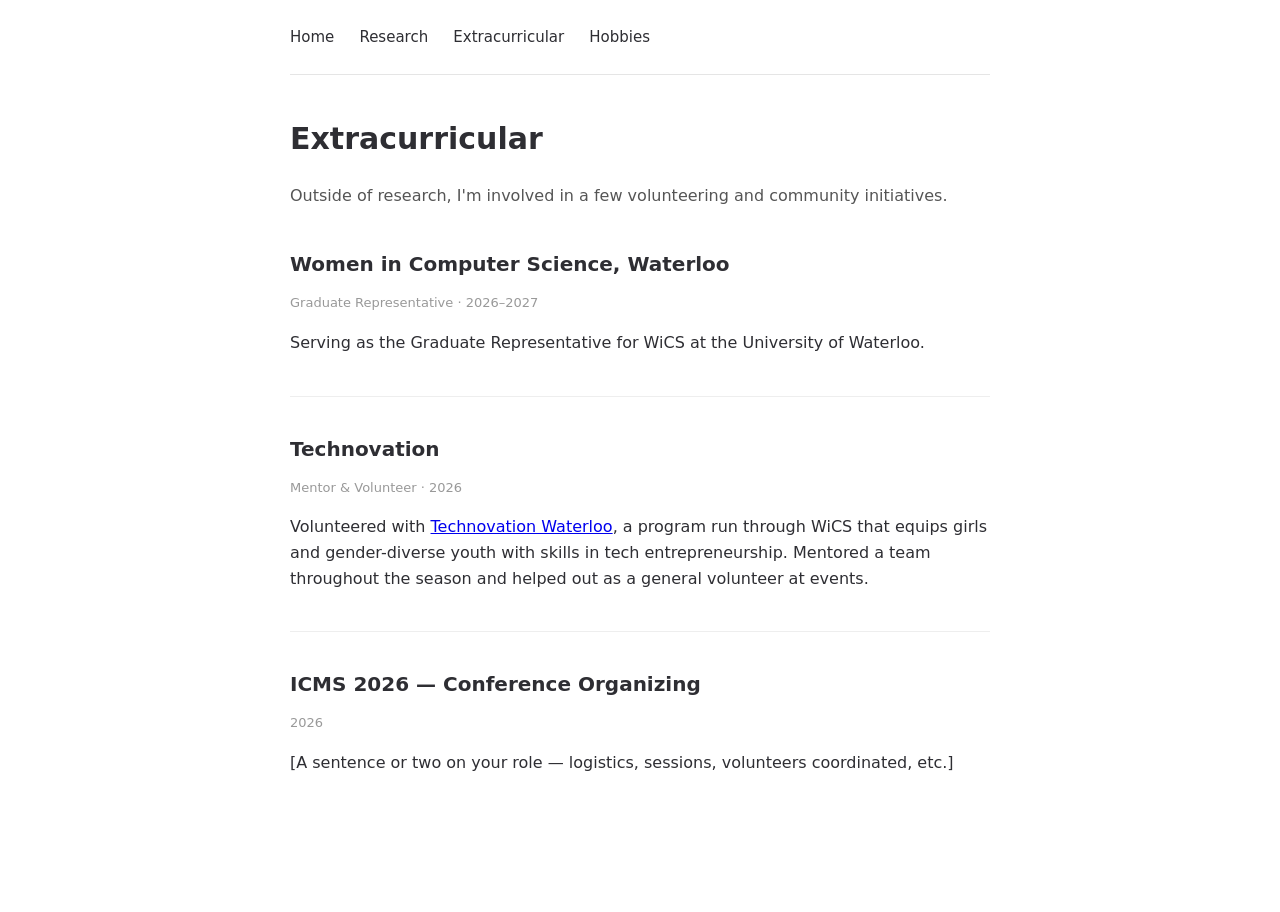
==== extracurricular.html @ ff2ae53a "Revise WiCS Graduate Representative description Updated the description for the Graduate Representat" ====
<!DOCTYPE html>
<html lang="en">
<head>
  <meta charset="UTF-8">
  <meta name="viewport" content="width=device-width, initial-scale=1.0">
  <title>Extracurricular — Dafna Matsegora</title>
  <link rel="stylesheet" href="style.css">
</head>
<body>

  <header>
    <nav>
      <a href="index.html">Home</a>
      <a href="research.html">Research</a>
      <a href="extracurricular.html">Extracurricular</a>
      <a href="hobbies.html">Hobbies</a>
    </nav>
  </header>

  <main>
    <h1>Extracurricular</h1>
    <p class="intro">
      Outside of research, I'm involved in a few volunteering and community initiatives.
    </p>

    <section class="entry">
      <h2>Women in Computer Science, Waterloo</h2>
      <p class="meta">Graduate Representative · 2026–2027</p>
      <p>Serving as the Graduate Representative for WiCS at the University of Waterloo.</p>
    </section>

    <section class="entry">
      <h2>Technovation</h2>
      <p class="meta">Mentor & Volunteer · 2026</p>
      <p>
        Volunteered with <a href="https://uwaterloo.ca/women-in-computer-science/youth-programs/technovation">Technovation Waterloo</a>,
        a program run through WiCS that equips girls and gender-diverse youth with skills in tech entrepreneurship. Mentored a team throughout
        the season and helped out as a general volunteer at events.
      </p>
    </section>

    <section class="entry">
      <h2>ICMS 2026 — Conference Organizing</h2>
      <p class="meta">2026</p>
      <p>[A sentence or two on your role — logistics, sessions, volunteers coordinated, etc.]</p>
    </section>
  </main>

</body>
</html>
---- style.css ----
body {
  font-family: system-ui, sans-serif;
  max-width: 700px;
  margin: 0 auto;
  padding: 0 20px 60px;
  color: #2e2e33;
  line-height: 1.6;
}

header {
  padding: 24px 0;
  margin-bottom: 40px;
  border-bottom: 1px solid #e5e5e5;
}

nav a {
  margin-right: 20px;
  color: #2e2e33;
  text-decoration: none;
  font-size: 15px;
}

nav a:hover {
  border-bottom: 1px solid #2e2e33;
}

.profile {
  display: flex;
  align-items: center;
  gap: 30px;
  margin-top: 20px;
  text-align: left;
}

.profile-photo {
  width: 100px;
  height: 100px;
  border-radius: 50%;
  object-fit: cover;
  flex-shrink: 0;
}

.profile-text h1 {
  font-size: 32px;
  margin-bottom: 10px;
}

.bio {
  font-size: 14px;
  color: #666;
  max-width: 480px;
  margin: 0;
}

.bio a {
  color: #2e2e33;
  text-decoration: underline;
}

.bio a:hover {
  color: #888;
}

main h1 {
  font-size: 30px;
  margin-bottom: 20px;
}

.intro {
  color: #555;
  margin-bottom: 40px;
}

.entry {
  margin-bottom: 36px;
  padding-bottom: 24px;
  border-bottom: 1px solid #eee;
}

.entry:last-child {
  border-bottom: none;
}

.entry h2 {
  font-size: 20px;
  margin-bottom: 4px;
}

.meta {
  font-size: 13px;
  color: #999;
  margin-bottom: 8px;
}

.links {
  font-size: 14px;
  margin-top: 8px;
}

.links a {
  color: #2e2e33;
  text-decoration: underline;
}

.links a:hover {
  color: #888;
}
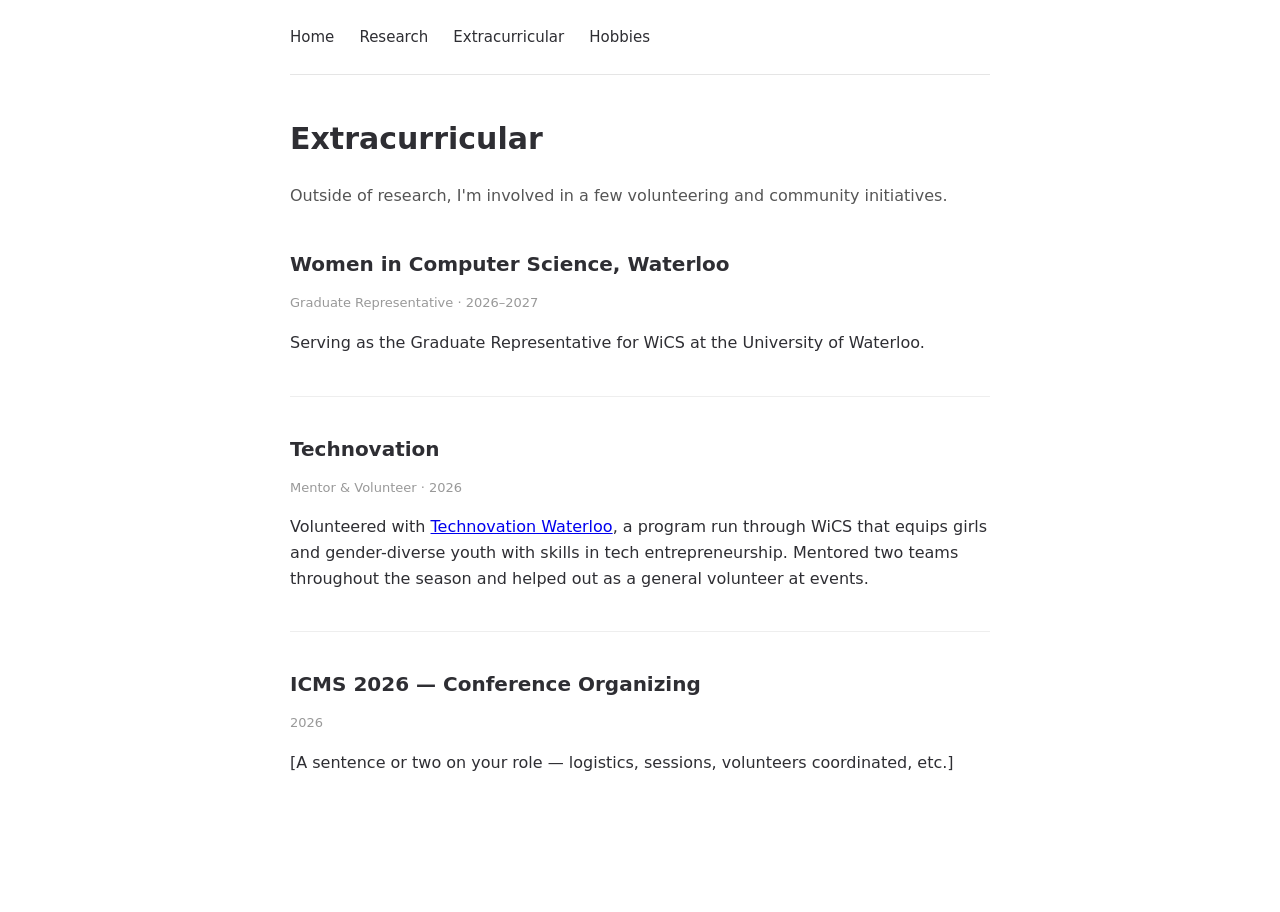
==== commit e48e49c2: "Update mentoring details in extracurricular.html" ====
--- a/extracurricular.html
+++ b/extracurricular.html
@@ -34,7 +34,7 @@
       <p class="meta">Mentor & Volunteer · 2026</p>
       <p>
         Volunteered with <a href="https://uwaterloo.ca/women-in-computer-science/youth-programs/technovation">Technovation Waterloo</a>,
-        a program run through WiCS that equips girls and gender-diverse youth with skills in tech entrepreneurship. Mentored a team throughout
+        a program run through WiCS that equips girls and gender-diverse youth with skills in tech entrepreneurship. Mentored two teams throughout
         the season and helped out as a general volunteer at events.
       </p>
     </section>
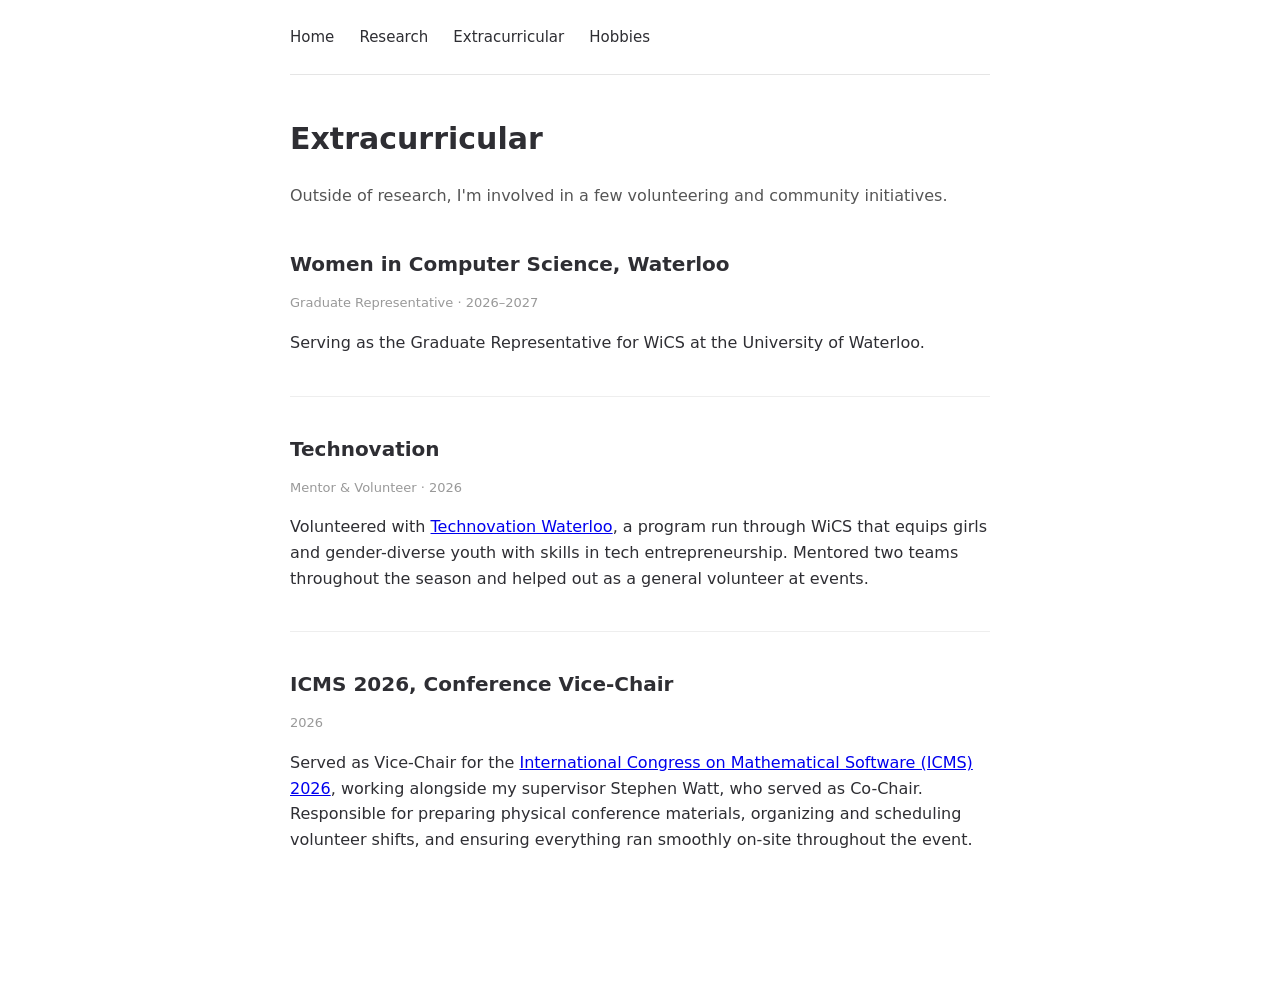
==== commit 7f6a836b: "Revise ICMS 2026 entry with updated details Updated role title and description for ICMS 2026." ====
--- a/extracurricular.html
+++ b/extracurricular.html
@@ -40,9 +40,14 @@
     </section>
 
     <section class="entry">
-      <h2>ICMS 2026 — Conference Organizing</h2>
+      <h2>ICMS 2026, Conference Vice-Chair</h2>
       <p class="meta">2026</p>
-      <p>[A sentence or two on your role — logistics, sessions, volunteers coordinated, etc.]</p>
+      <p>
+        Served as Vice-Chair for the <a href="https://icms-conference.org/2026/index.html">International Congress on Mathematical Software (ICMS) 2026</a>,
+        working alongside my supervisor Stephen Watt, who served as Co-Chair. Responsible for
+        preparing physical conference materials, organizing and scheduling volunteer shifts, and
+        ensuring everything ran smoothly on-site throughout the event.
+      </p>
     </section>
   </main>
 
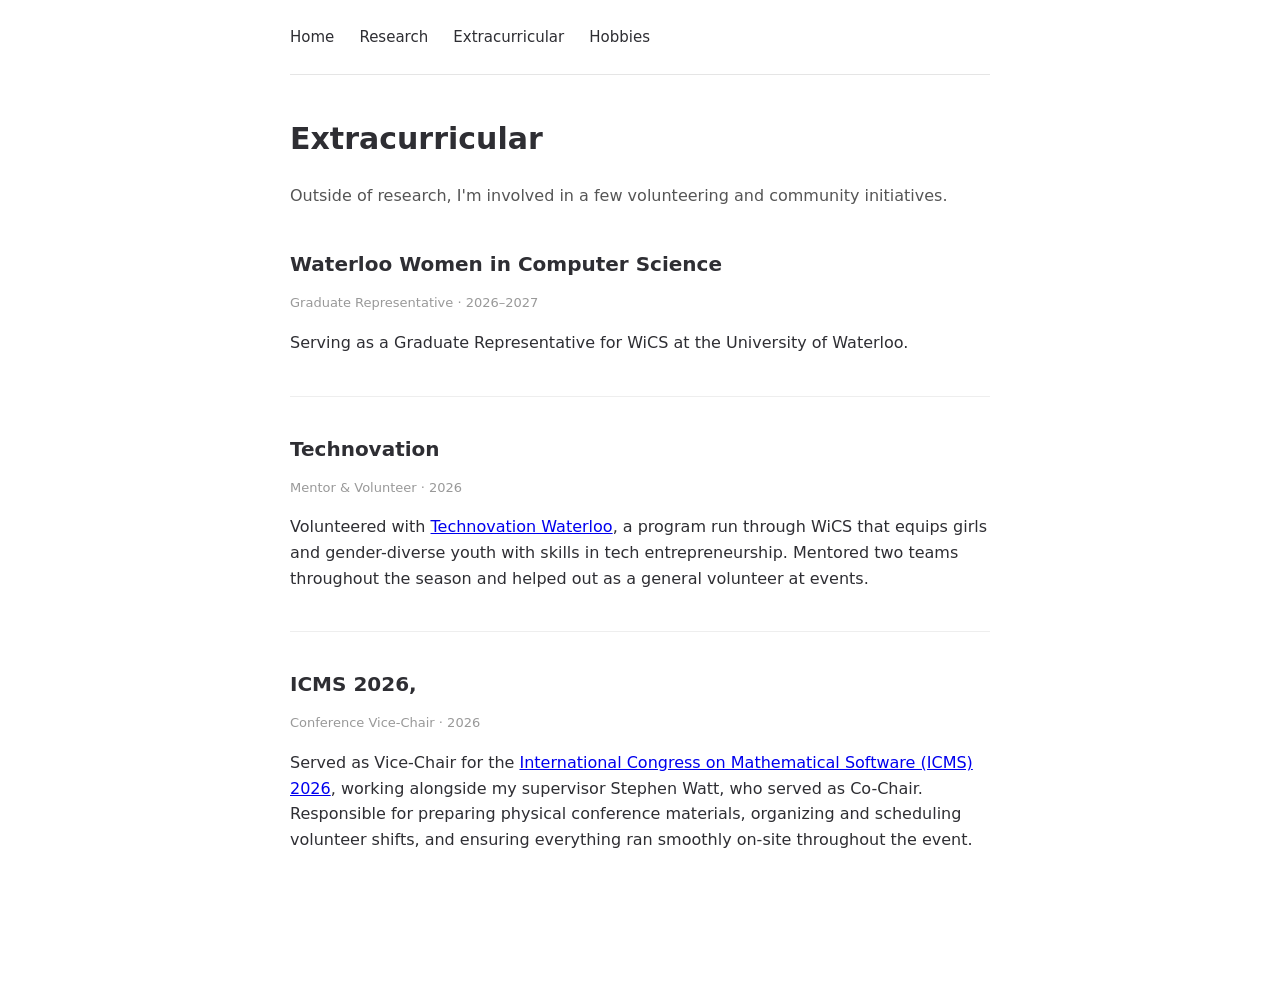
==== commit 31fdd88e: "Update titles and roles in extracurricular section" ====
--- a/extracurricular.html
+++ b/extracurricular.html
@@ -24,9 +24,9 @@
     </p>
 
     <section class="entry">
-      <h2>Women in Computer Science, Waterloo</h2>
+      <h2>Waterloo Women in Computer Science</h2>
       <p class="meta">Graduate Representative · 2026–2027</p>
-      <p>Serving as the Graduate Representative for WiCS at the University of Waterloo.</p>
+      <p>Serving as a Graduate Representative for WiCS at the University of Waterloo.</p>
     </section>
 
     <section class="entry">
@@ -40,8 +40,8 @@
     </section>
 
     <section class="entry">
-      <h2>ICMS 2026, Conference Vice-Chair</h2>
-      <p class="meta">2026</p>
+      <h2>ICMS 2026,</h2>
+      <p class="meta">Conference Vice-Chair · 2026</p>
       <p>
         Served as Vice-Chair for the <a href="https://icms-conference.org/2026/index.html">International Congress on Mathematical Software (ICMS) 2026</a>,
         working alongside my supervisor Stephen Watt, who served as Co-Chair. Responsible for
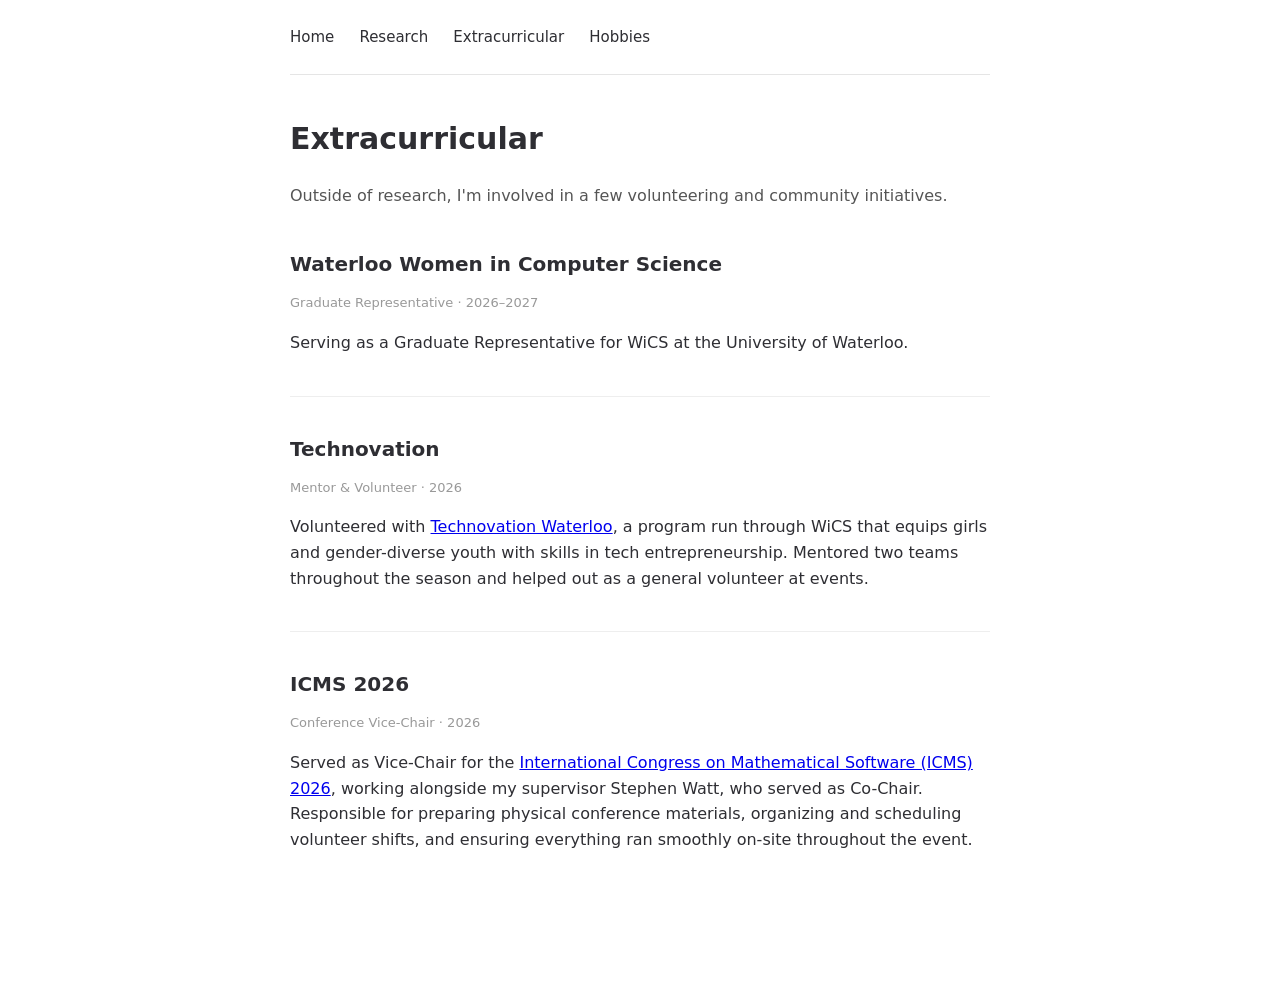
==== commit 507f077a: "Fix heading tag for ICMS 2026 section" ====
--- a/extracurricular.html
+++ b/extracurricular.html
@@ -40,7 +40,7 @@
     </section>
 
     <section class="entry">
-      <h2>ICMS 2026,</h2>
+      <h2>ICMS 2026</h2>
       <p class="meta">Conference Vice-Chair · 2026</p>
       <p>
         Served as Vice-Chair for the <a href="https://icms-conference.org/2026/index.html">International Congress on Mathematical Software (ICMS) 2026</a>,
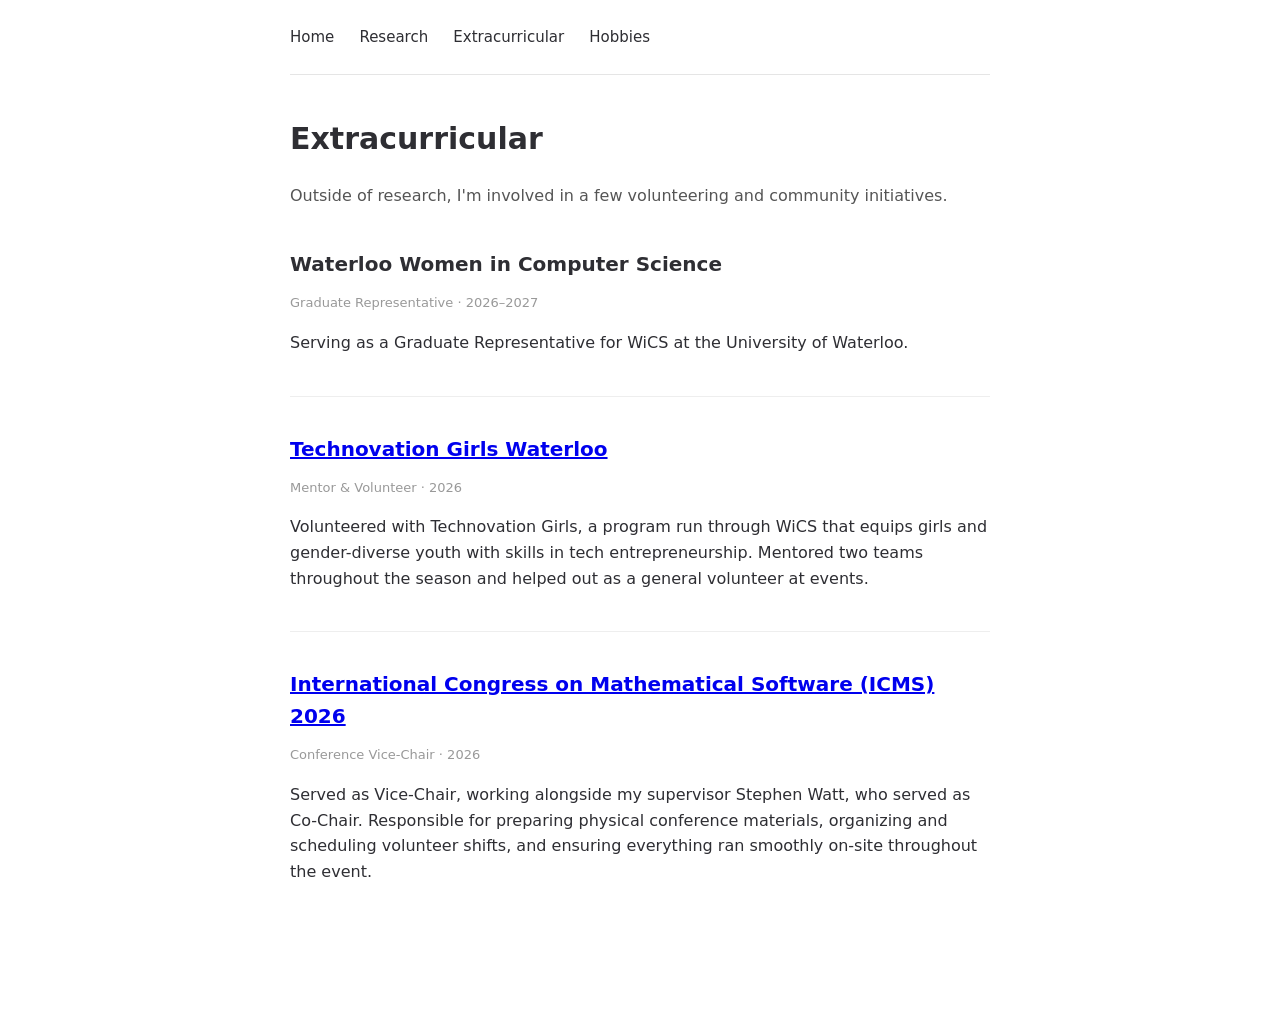
==== commit a609da9c: "Update extracurricular.html" ====
--- a/extracurricular.html
+++ b/extracurricular.html
@@ -30,21 +30,19 @@
     </section>
 
     <section class="entry">
-      <h2>Technovation</h2>
+      <h2><a href="https://uwaterloo.ca/women-in-computer-science/youth-programs/technovation">Technovation Girls Waterloo</a></h2>
       <p class="meta">Mentor & Volunteer · 2026</p>
       <p>
-        Volunteered with <a href="https://uwaterloo.ca/women-in-computer-science/youth-programs/technovation">Technovation Waterloo</a>,
-        a program run through WiCS that equips girls and gender-diverse youth with skills in tech entrepreneurship. Mentored two teams throughout
-        the season and helped out as a general volunteer at events.
+        Volunteered with Technovation Girls, a program run through WiCS that equips girls and gender-diverse youth with skills in tech entrepreneurship. 
+        Mentored two teams throughout the season and helped out as a general volunteer at events.
       </p>
     </section>
 
     <section class="entry">
-      <h2>ICMS 2026</h2>
+      <h2><a href="https://icms-conference.org/2026/index.html">International Congress on Mathematical Software (ICMS) 2026</a></h2>
       <p class="meta">Conference Vice-Chair · 2026</p>
       <p>
-        Served as Vice-Chair for the <a href="https://icms-conference.org/2026/index.html">International Congress on Mathematical Software (ICMS) 2026</a>,
-        working alongside my supervisor Stephen Watt, who served as Co-Chair. Responsible for
+        Served as Vice-Chair, working alongside my supervisor Stephen Watt, who served as Co-Chair. Responsible for
         preparing physical conference materials, organizing and scheduling volunteer shifts, and
         ensuring everything ran smoothly on-site throughout the event.
       </p>
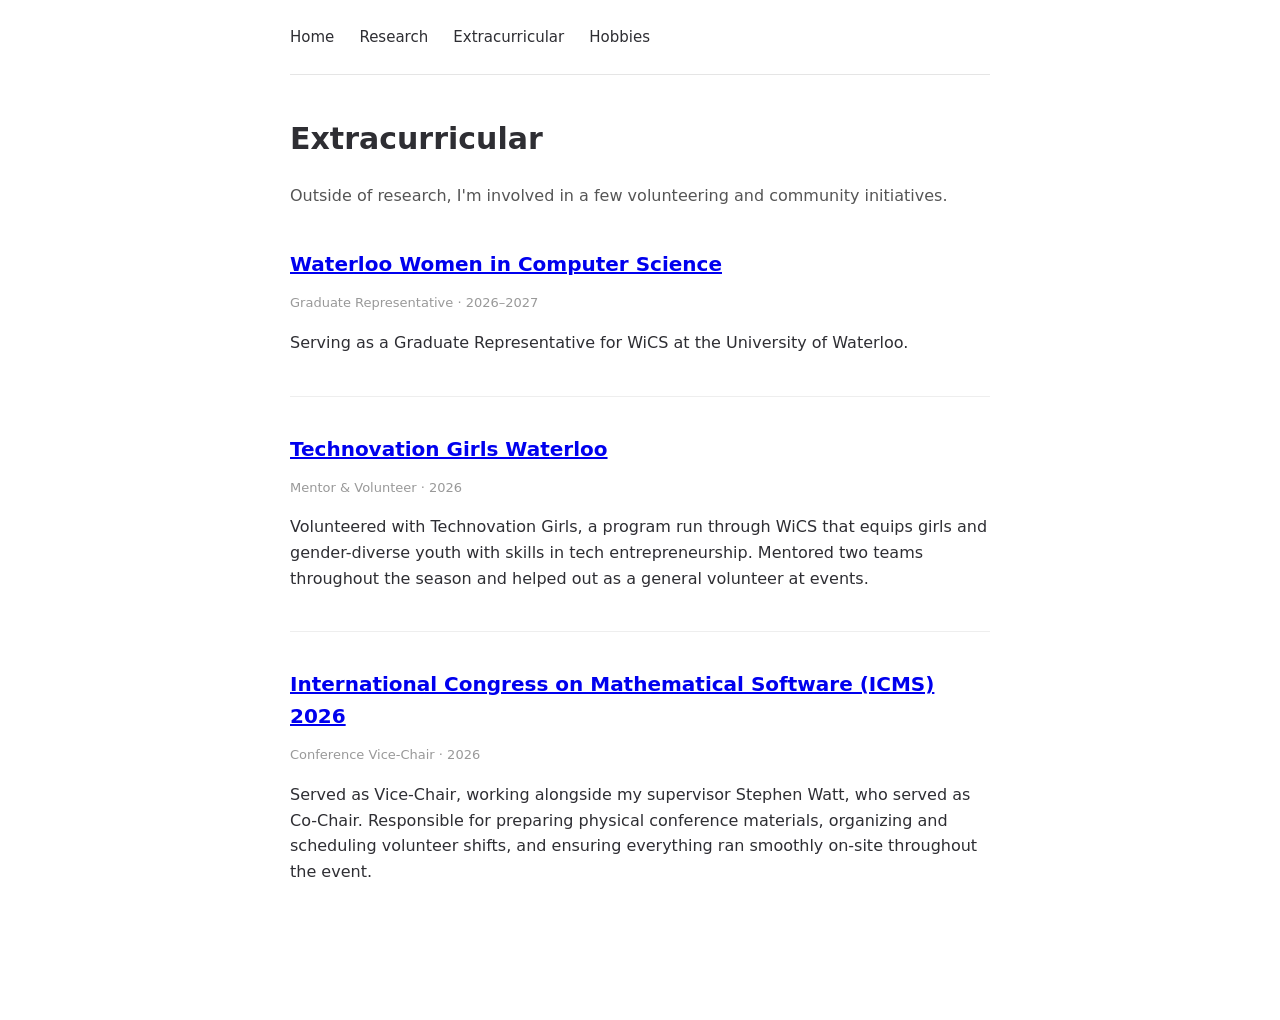
==== commit 20dfefa6: "Update extracurricular.html" ====
--- a/extracurricular.html
+++ b/extracurricular.html
@@ -24,7 +24,7 @@
     </p>
 
     <section class="entry">
-      <h2>Waterloo Women in Computer Science</h2>
+      <h2><a href="https://uwaterloo.ca/women-in-computer-science/">Waterloo Women in Computer Science</a></h2>
       <p class="meta">Graduate Representative · 2026–2027</p>
       <p>Serving as a Graduate Representative for WiCS at the University of Waterloo.</p>
     </section>
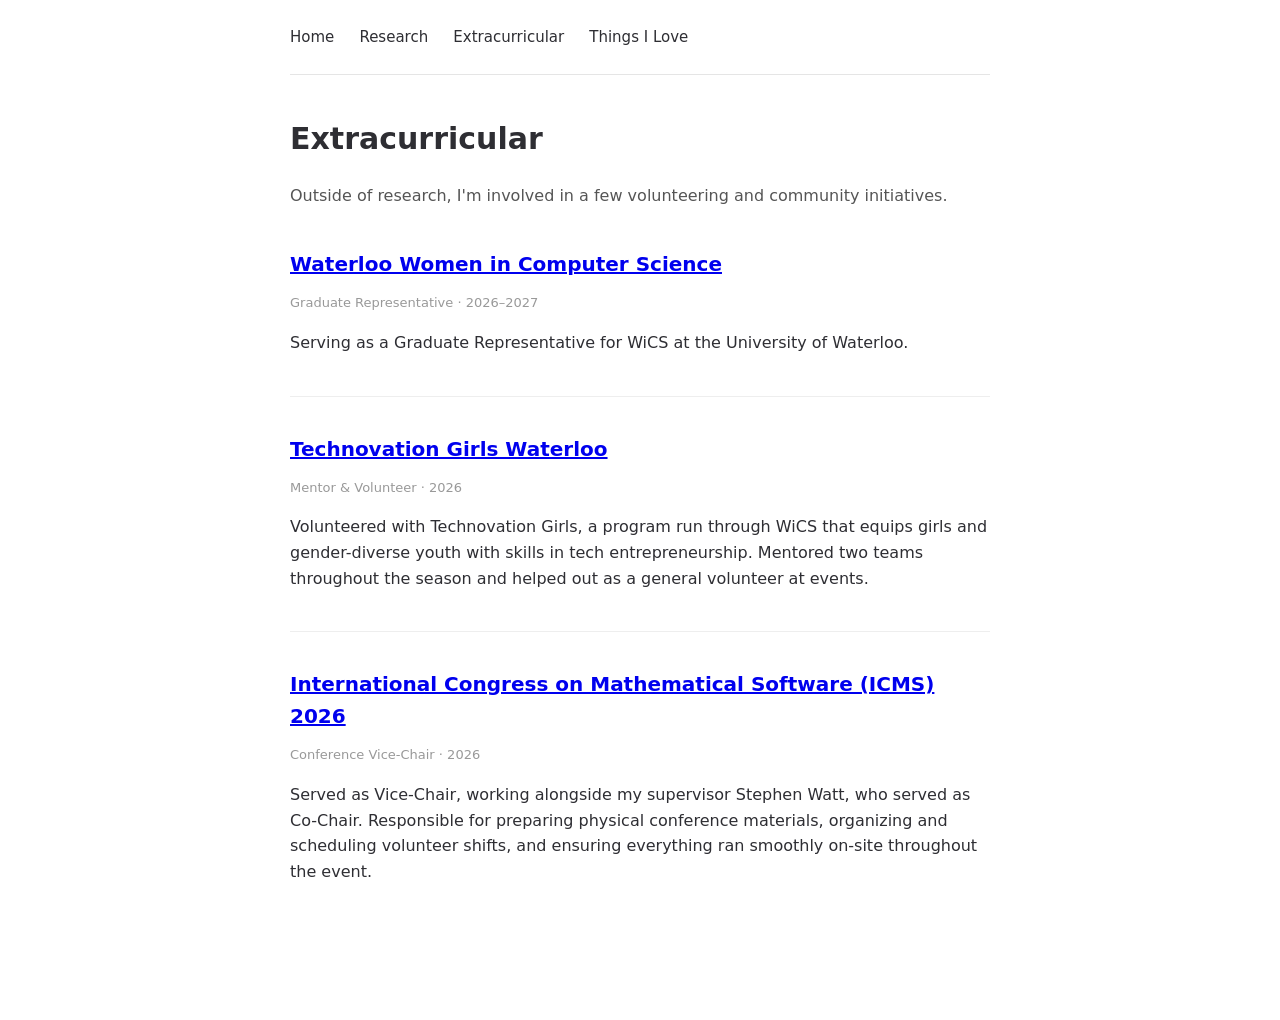
==== commit 758adb41: "Update extracurricular.html" ====
--- a/extracurricular.html
+++ b/extracurricular.html
@@ -13,7 +13,7 @@
       <a href="index.html">Home</a>
       <a href="research.html">Research</a>
       <a href="extracurricular.html">Extracurricular</a>
-      <a href="hobbies.html">Hobbies</a>
+      <a href="things-i-love.html">Things I Love</a>
     </nav>
   </header>
 
--- a/style.css
+++ b/style.css
@@ -105,3 +105,144 @@
 .links a:hover {
   color: #888;
 }
+
+#world-map {
+  width: 100%;
+  height: 400px;
+  margin: 24px 0;
+}
+
+.travel-photos {
+  display: flex;
+  gap: 12px;
+  flex-wrap: wrap;
+  margin-top: 20px;
+}
+
+.travel-photos img {
+  width: 200px;
+  height: 150px;
+  object-fit: cover;
+  border-radius: 6px;
+}
+
+.na-maps {
+  display: flex;
+  gap: 24px;
+  flex-wrap: wrap;
+  margin: 24px 0;
+}
+
+.na-map-block {
+  flex: 1;
+  min-width: 280px;
+}
+
+.map-label {
+  font-size: 14px;
+  color: #999;
+  margin-bottom: 8px;
+  text-align: center;
+}
+
+#usa-map, #canada-map {
+  width: 100%;
+  height: 300px;
+}
+
+.favorite {
+  font-size: 14px;
+  color: #555;
+  margin-top: 12px;
+  padding: 10px 14px;
+  background: #f7f7f7;
+  border-radius: 6px;
+  display: inline-block;
+}
+
+.favorite a {
+  color: #2e2e33;
+  text-decoration: underline;
+}
+
+.favorite a:hover {
+  color: #888;
+}
+
+.news {
+  margin-top: 48px;
+}
+
+.news h2 {
+  font-size: 18px;
+  margin-bottom: 12px;
+  color: #999;
+  text-transform: uppercase;
+  letter-spacing: 0.5px;
+}
+
+.news ul {
+  list-style: none;
+  padding: 0;
+}
+
+.news li {
+  padding: 8px 0;
+  border-bottom: 1px solid #eee;
+  font-size: 15px;
+}
+
+.news li:last-child {
+  border-bottom: none;
+}
+
+.news-date {
+  color: #999;
+  font-size: 13px;
+  margin-right: 10px;
+}
+
+.contact-row {
+  margin-top: 12px;
+  font-size: 14px;
+}
+
+.contact-row a {
+  color: #2e2e33;
+  text-decoration: underline;
+}
+
+.contact-row a:hover {
+  color: #888;
+}
+
+.contact-row .dot {
+  margin: 0 8px;
+  color: #ccc;
+}
+
+.news {
+  margin-top: 48px;
+}
+
+.news h2 {
+  font-size: 20px;
+  margin-bottom: 12px;
+}
+
+.news ul {
+  list-style: none;
+  padding: 0;
+}
+
+.news li {
+  font-size: 15px;
+  color: #444;
+  margin-bottom: 10px;
+  line-height: 1.5;
+}
+
+.news-date {
+  color: #999;
+  margin-right: 8px;
+}
